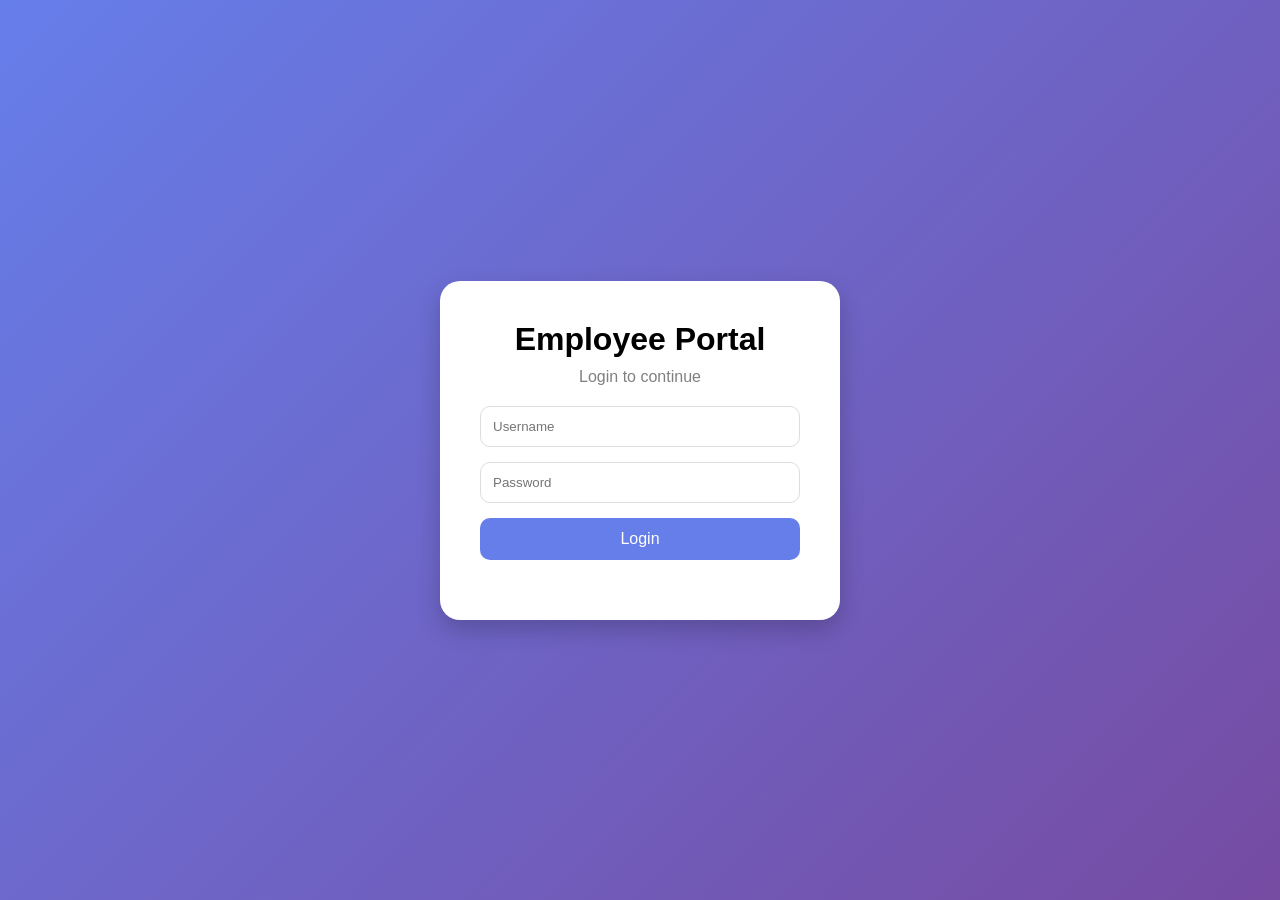
==== src/main/resources/static/login.html @ 37989d94 "Initial Commit" ====
<!DOCTYPE html>
<html lang="en">

<head>
    <meta charset="UTF-8">
    <meta name="viewport" content="width=device-width, initial-scale=1.0">
    <title>Employee Portal Login</title>

    <link rel="stylesheet" href="login.css">
</head>

<body>

    <div class="login-container">

        <div class="login-card">

            <h1>Employee Portal</h1>

            <p>Login to continue</p>

            <input
                type="text"
                id="username"
                placeholder="Username">

            <input
                type="password"
                id="password"
                placeholder="Password">

            <button onclick="login()">
                Login
            </button>

            <p id="error"></p>

        </div>

    </div>

    <script src="login.js"></script>

</body>

</html>
---- src/main/resources/static/login.css ----
* {
    margin: 0;
    padding: 0;
    box-sizing: border-box;
    font-family: Arial, sans-serif;
}

body {
    min-height: 100vh;
    display: flex;
    justify-content: center;
    align-items: center;

    background: linear-gradient(
        135deg,
        #667eea,
        #764ba2
    );
}

.login-container {
    width: 100%;
    display: flex;
    justify-content: center;
    align-items: center;
}

.login-card {

    width: 400px;

    background: white;

    padding: 40px;

    border-radius: 20px;

    box-shadow:
        0 10px 25px rgba(0,0,0,0.2);

    text-align: center;
}

.login-card h1 {
    margin-bottom: 10px;
}

.login-card p {
    color: gray;
    margin-bottom: 20px;
}

.login-card input {

    width: 100%;

    padding: 12px;

    margin-bottom: 15px;

    border: 1px solid #ddd;

    border-radius: 10px;
}

.login-card button {

    width: 100%;

    padding: 12px;

    border: none;

    border-radius: 10px;

    background: #667eea;

    color: white;

    font-size: 16px;

    cursor: pointer;
}

.login-card button:hover {

    background: #4f63d8;
}

#error {

    color: red;

    margin-top: 15px;
}
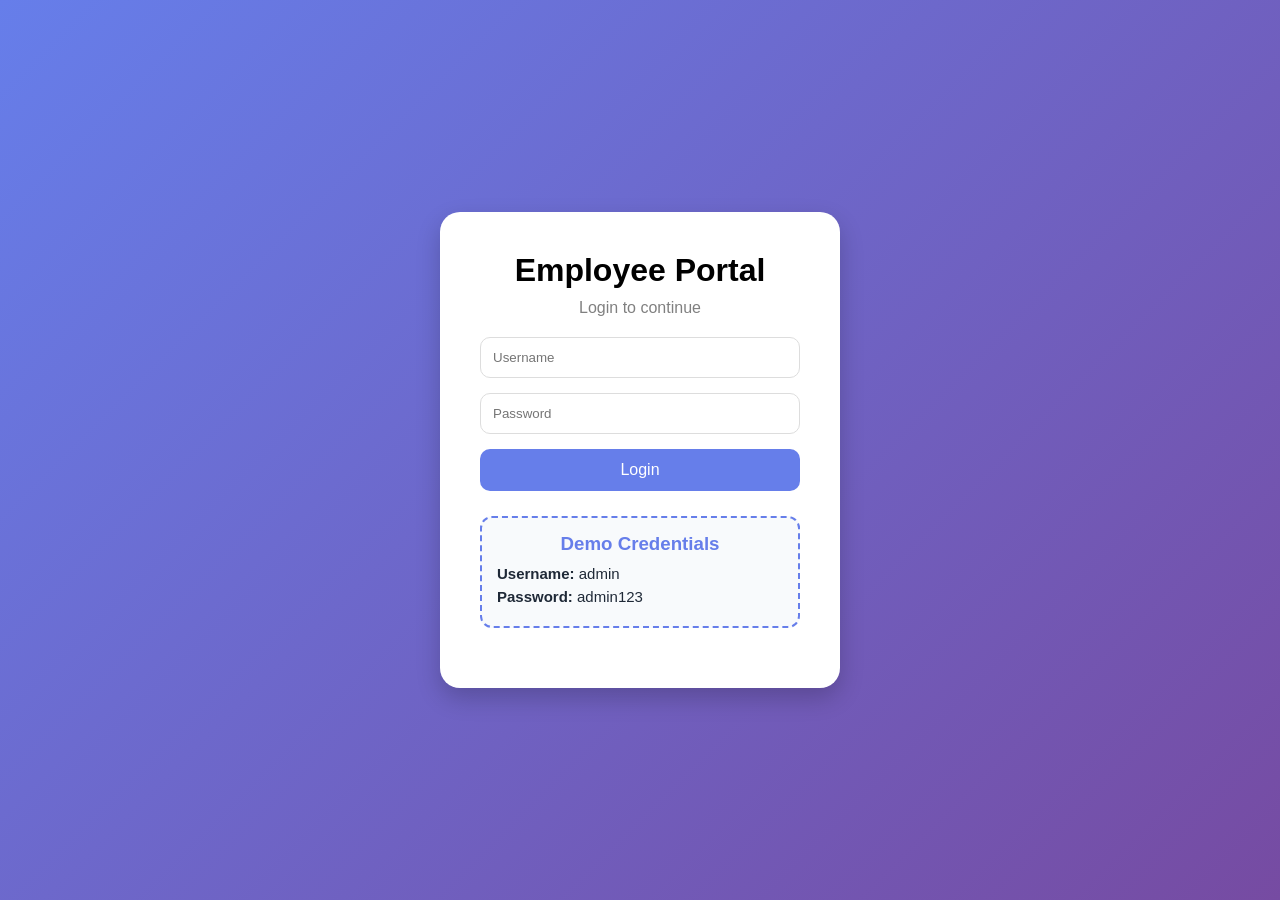
==== commit fdfbdc5b: "Describe what you changed" ====
--- a/src/main/resources/static/login.html
+++ b/src/main/resources/static/login.html
@@ -33,6 +33,16 @@
                 Login
             </button>
 
+            <div class="demo-box">
+
+                <h3>Demo Credentials</h3>
+
+                <p><strong>Username:</strong> admin</p>
+
+                <p><strong>Password:</strong> admin123</p>
+
+            </div>
+
             <p id="error"></p>
 
         </div>
@@ -43,5 +53,4 @@
 
 </body>
 
-</html>
-
+</html>
--- a/src/main/resources/static/login.css
+++ b/src/main/resources/static/login.css
@@ -94,3 +94,35 @@
     margin-top: 15px;
 }
 
+.demo-box {
+
+    margin-top: 25px;
+
+    background: #f8fafc;
+
+    border: 2px dashed #667eea;
+
+    border-radius: 12px;
+
+    padding: 15px;
+
+    text-align: left;
+}
+
+.demo-box h3 {
+
+    color: #667eea;
+
+    margin-bottom: 10px;
+
+    text-align: center;
+}
+
+.demo-box p {
+
+    color: #1f2937;
+
+    margin: 6px 0;
+
+    font-size: 15px;
+}
